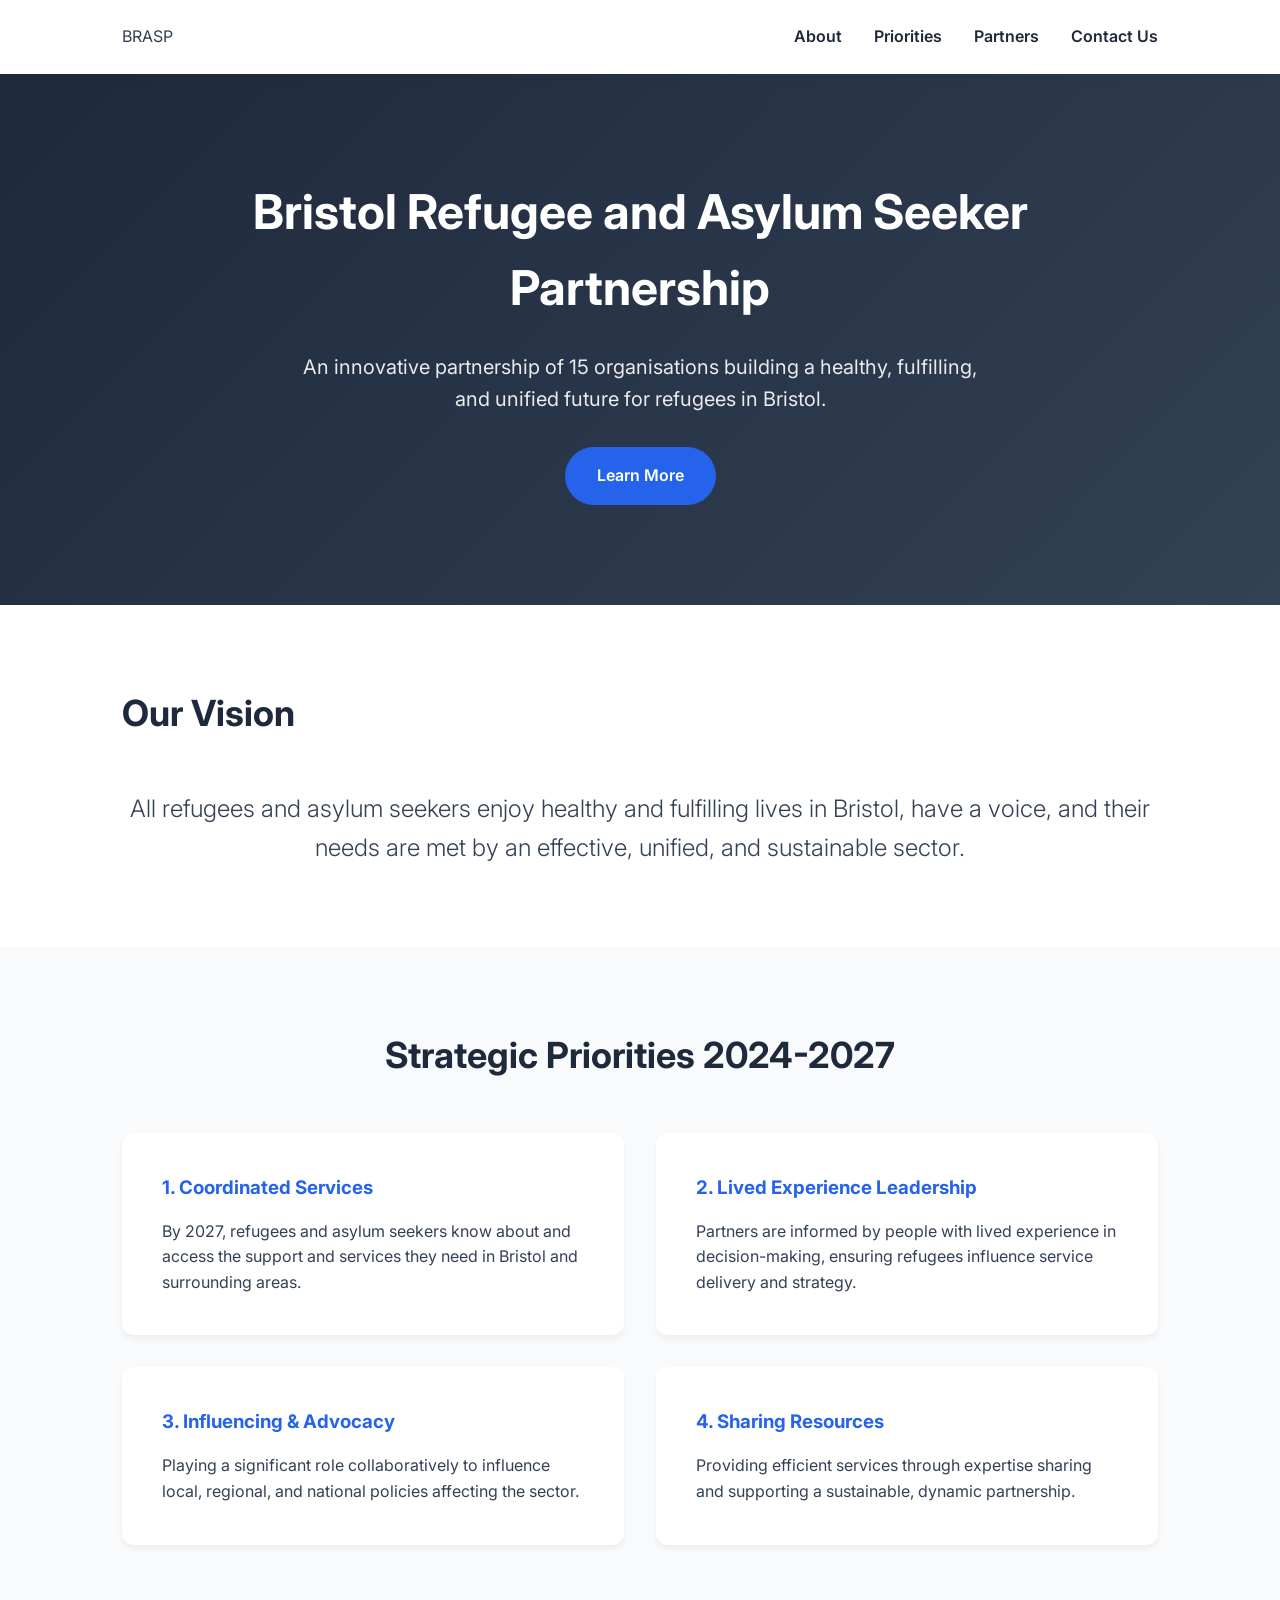
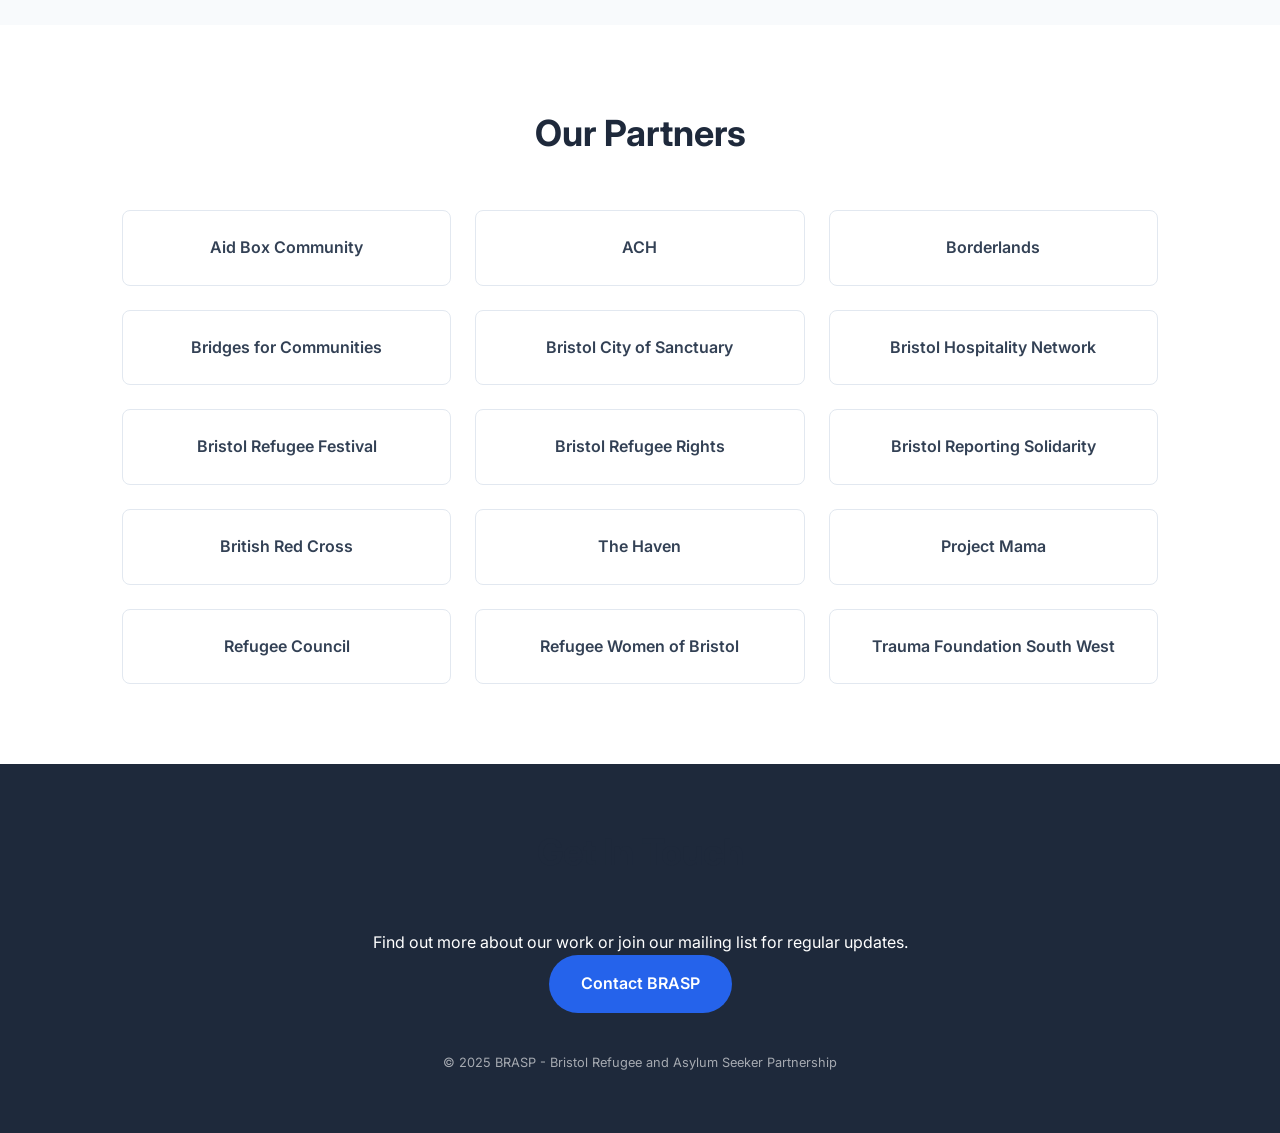
==== index.html @ 538fd042 "Add files via upload" ====
<!DOCTYPE html>
<html lang="en">
<head>
    <meta charset="UTF-8">
    <meta name="viewport" content="width=device-width, initial-scale=1.0">
    <title>BRASP | Bristol Refugee and Asylum Seeker Partnership</title>
    <link rel="stylesheet" href="style.css">
    <link rel="preconnect" href="https://fonts.googleapis.com">
    <link href="https://fonts.googleapis.com/css2?family=Inter:wght@300;400;600;700&display=swap" rel="stylesheet">
</head>
<body>

    <nav>
        <div class="container">
            <div class="logo">BRASP</div>
            <ul>
                <li><a href="#about">About</a></li>
                <li><a href="#priorities">Priorities</a></li>
                <li><a href="#partners">Partners</a></li>
                <li><a href="#contact" class="btn">Contact Us</a></li>
            </ul>
        </div>
    </nav>

    <header>
        <div class="container hero">
            <h1>Bristol Refugee and Asylum Seeker Partnership</h1>
            <p>An innovative partnership of 15 organisations building a healthy, fulfilling, and unified future for refugees in Bristol.</p>
            <a href="#about" class="btn-primary">Learn More</a>
        </div>
    </header>

    <section id="about" class="section">
        <div class="container">
            <h2>Our Vision</h2>
            <p class="lead">All refugees and asylum seekers enjoy healthy and fulfilling lives in Bristol, have a voice, and their needs are met by an effective, unified, and sustainable sector.</p>
        </div>
    </section>

    <section id="priorities" class="section bg-light">
        <div class="container">
            <h2 class="text-center">Strategic Priorities 2024-2027</h2>
            <div class="grid-2x2">
                <div class="card">
                    <h3>1. Coordinated Services</h3>
                    <p>By 2027, refugees and asylum seekers know about and access the support and services they need in Bristol and surrounding areas.</p>
                </div>
                <div class="card">
                    <h3>2. Lived Experience Leadership</h3>
                    <p>Partners are informed by people with lived experience in decision-making, ensuring refugees influence service delivery and strategy.</p>
                </div>
                <div class="card">
                    <h3>3. Influencing & Advocacy</h3>
                    <p>Playing a significant role collaboratively to influence local, regional, and national policies affecting the sector.</p>
                </div>
                <div class="card">
                    <h3>4. Sharing Resources</h3>
                    <p>Providing efficient services through expertise sharing and supporting a sustainable, dynamic partnership.</p>
                </div>
            </div>
        </div>
    </section>

    <section id="partners" class="section">
        <div class="container">
            <h2 class="text-center">Our Partners</h2>
            <div class="partner-grid">
                <div class="partner-item">Aid Box Community</div>
                <div class="partner-item">ACH</div>
                <div class="partner-item">Borderlands</div>
                <div class="partner-item">Bridges for Communities</div>
                <div class="partner-item">Bristol City of Sanctuary</div>
                <div class="partner-item">Bristol Hospitality Network</div>
                <div class="partner-item">Bristol Refugee Festival</div>
                <div class="partner-item">Bristol Refugee Rights</div>
                <div class="partner-item">Bristol Reporting Solidarity</div>
                <div class="partner-item">British Red Cross</div>
                <div class="partner-item">The Haven</div>
                <div class="partner-item">Project Mama</div>
                <div class="partner-item">Refugee Council</div>
                <div class="partner-item">Refugee Women of Bristol</div>
                <div class="partner-item">Trauma Foundation South West</div>
            </div>
        </div>
    </section>

    <footer id="contact">
        <div class="container">
            <h2>Get In Touch</h2>
            <p>Find out more about our work or join our mailing list for regular updates.</p>
            <a href="mailto:info@brasp.org.uk" class="btn-primary">Contact BRASP</a>
            <p class="copyright">&copy; 2025 BRASP - Bristol Refugee and Asylum Seeker Partnership</p>
        </div>
    </footer>

</body>
</html>
---- style.css ----
:root {
    --primary: #2563eb;
    --dark: #1e293b;
    --light: #f8fafc;
    --text: #334155;
}

* { margin: 0; padding: 0; box-sizing: border-box; }

body {
    font-family: 'Inter', sans-serif;
    line-height: 1.6;
    color: var(--text);
}

.container { max-width: 1100px; margin: auto; padding: 0 2rem; }

/* Navigation */
nav {
    background: #fff;
    padding: 1.5rem 0;
    box-shadow: 0 2px 10px rgba(0,0,0,0.05);
    position: sticky; top: 0; z-index: 100;
}
nav .container { display: flex; justify-content: space-between; align-items: center; }
nav ul { display: flex; list-style: none; }
nav ul li { margin-left: 2rem; }
nav a { text-decoration: none; color: var(--dark); font-weight: 600; }

/* Hero Section */
header {
    background: linear-gradient(135deg, #1e293b 0%, #334155 100%);
    color: white;
    padding: 100px 0;
    text-align: center;
}
.hero h1 { font-size: 3rem; margin-bottom: 1.5rem; }
.hero p { font-size: 1.25rem; max-width: 700px; margin: 0 auto 2rem; opacity: 0.9; }

/* Section Basics */
.section { padding: 80px 0; }
.bg-light { background: var(--light); }
.text-center { text-align: center; }
h2 { font-size: 2.25rem; margin-bottom: 3rem; color: var(--dark); }
.lead { font-size: 1.5rem; text-align: center; font-weight: 300; }

/* Grid for Priorities */
.grid-2x2 {
    display: grid;
    grid-template-columns: repeat(auto-fit, minmax(400px, 1fr));
    gap: 2rem;
}
.card {
    background: white;
    padding: 2.5rem;
    border-radius: 12px;
    box-shadow: 0 4px 6px rgba(0,0,0,0.05);
}
.card h3 { color: var(--primary); margin-bottom: 1rem; }

/* Partner Grid: 3 columns, 5 rows */
.partner-grid {
    display: grid;
    grid-template-columns: repeat(3, 1fr);
    gap: 1.5rem;
}
.partner-item {
    background: white;
    border: 1px solid #e2e8f0;
    padding: 1.5rem;
    text-align: center;
    border-radius: 8px;
    font-weight: 600;
    transition: transform 0.2s;
}
.partner-item:hover {
    transform: translateY(-5px);
    border-color: var(--primary);
}

/* Buttons */
.btn-primary {
    display: inline-block;
    background: var(--primary);
    color: white;
    padding: 1rem 2rem;
    border-radius: 50px;
    text-decoration: none;
    font-weight: 600;
}

footer {
    background: var(--dark);
    color: white;
    padding: 60px 0;
    text-align: center;
}
.copyright { margin-top: 40px; font-size: 0.8rem; opacity: 0.6; }

/* Responsive */
@media (max-width: 768px) {
    .partner-grid { grid-template-columns: 1fr; }
    .hero h1 { font-size: 2rem; }
    nav ul { display: none; }
}
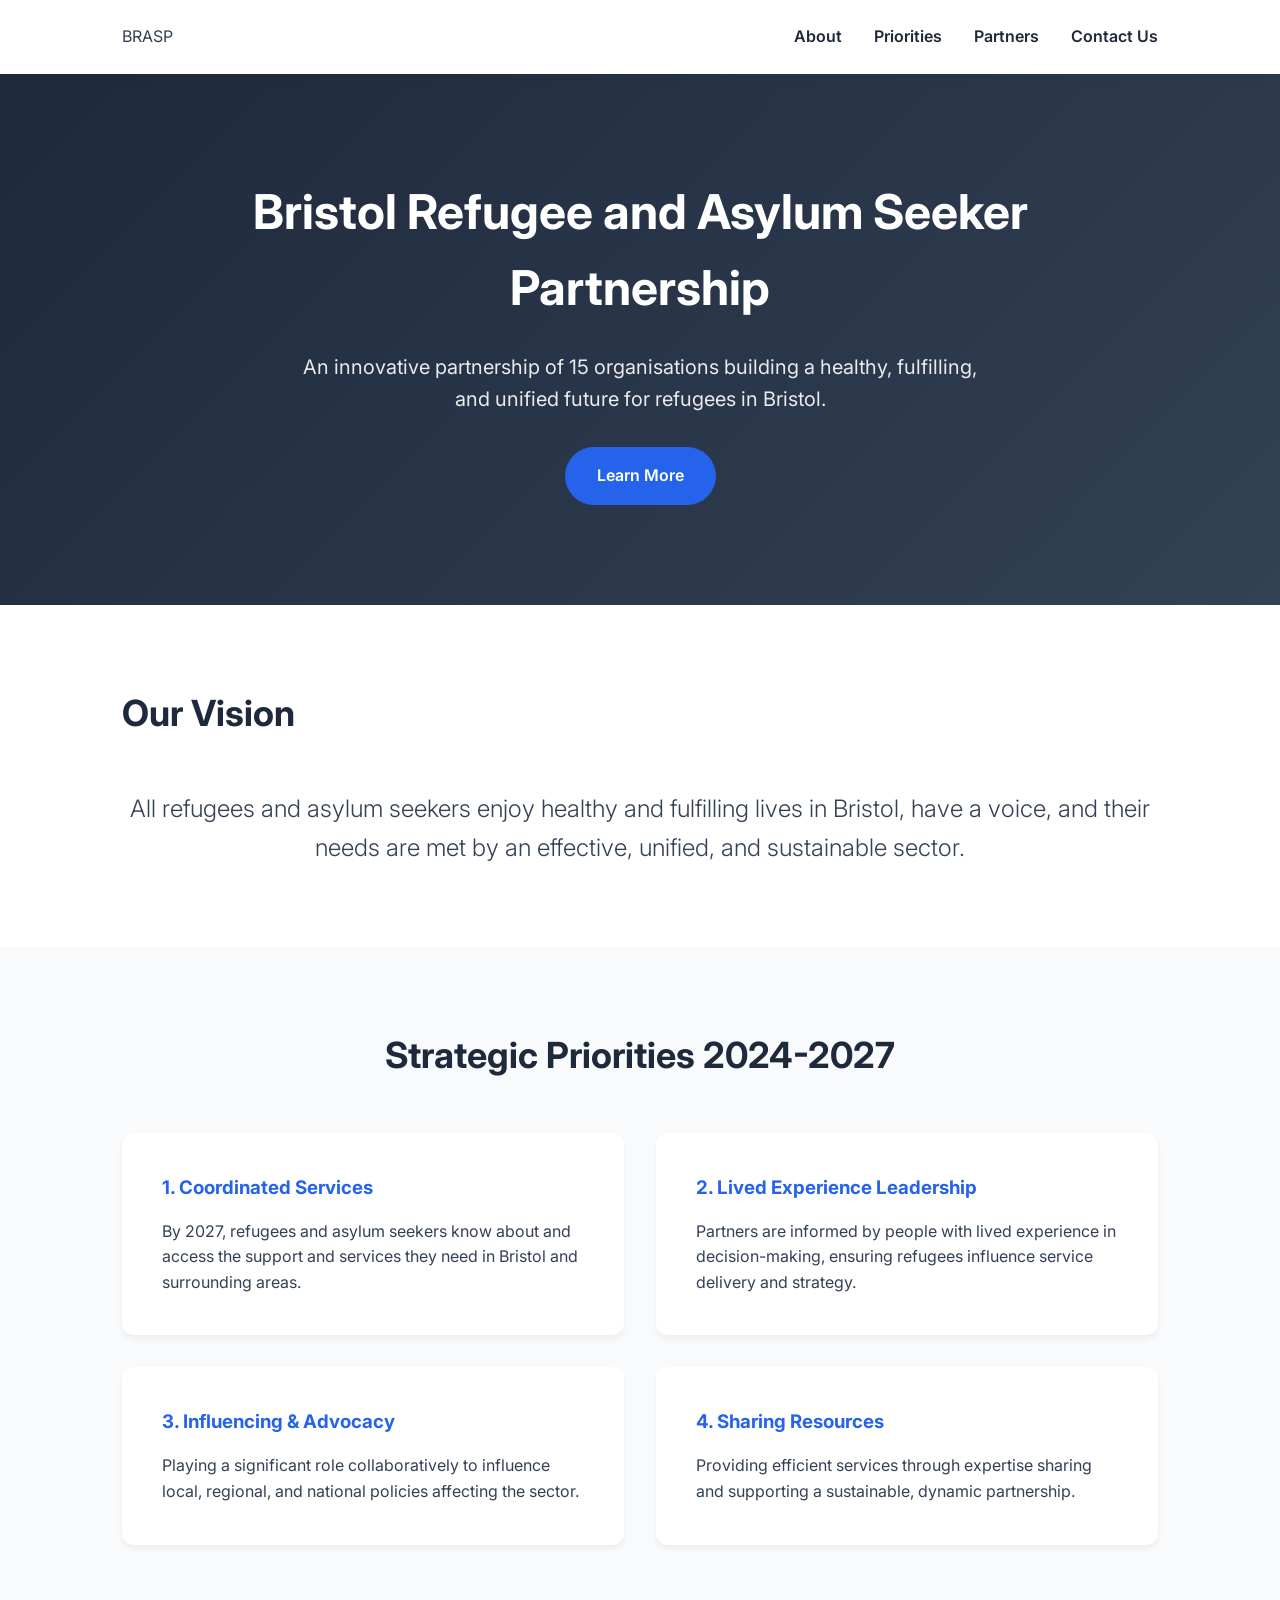
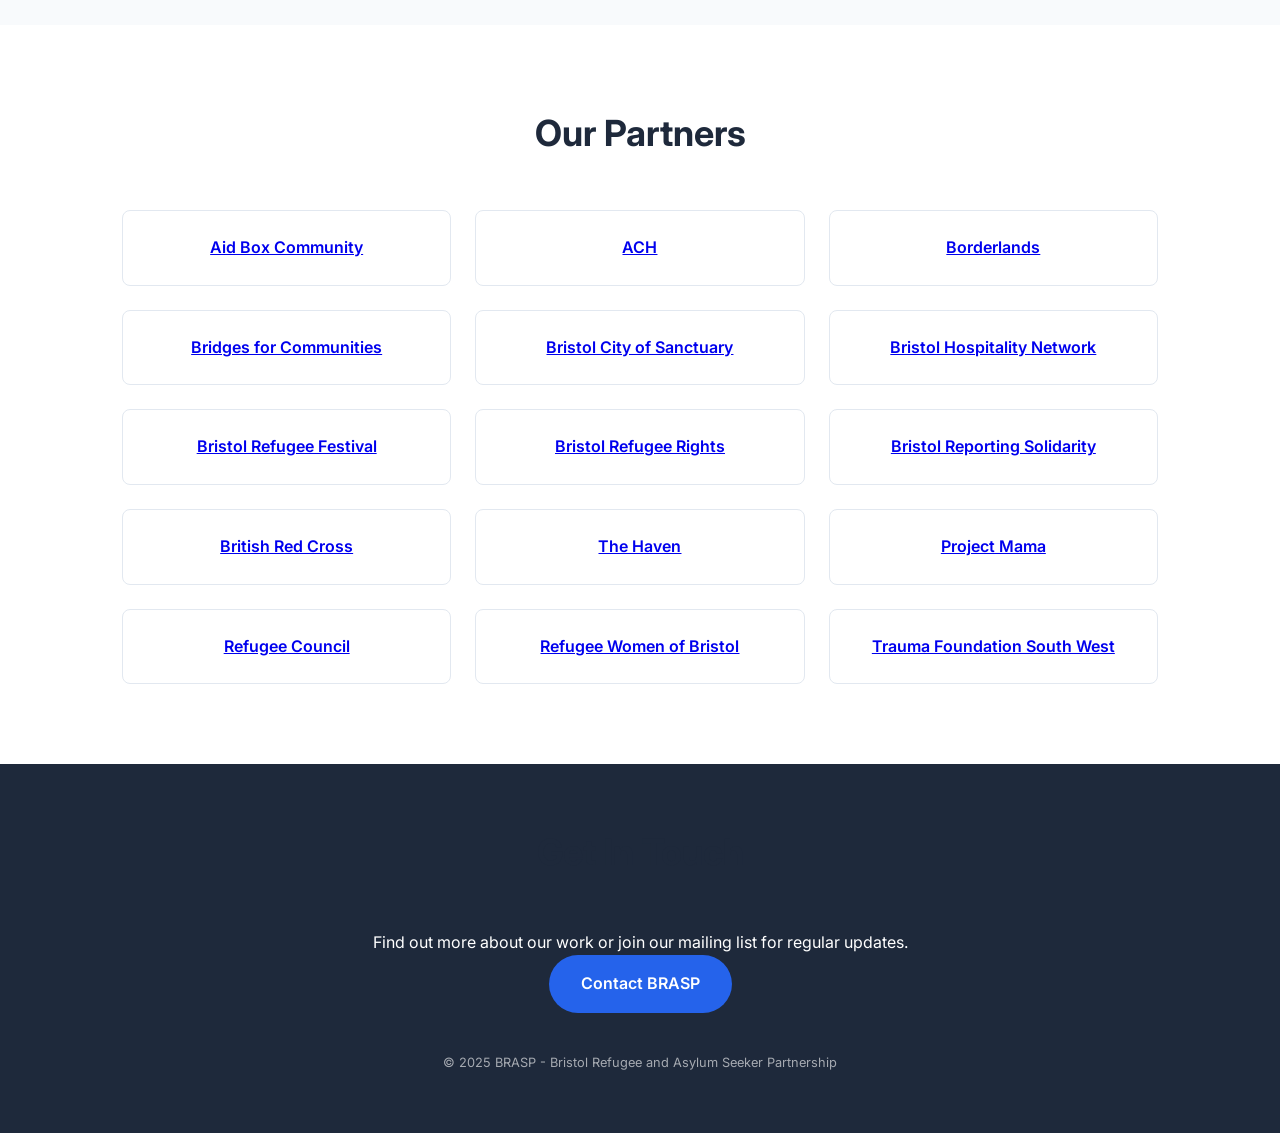
==== commit a9b01858: "Update index.html" ====
--- a/index.html
+++ b/index.html
@@ -64,23 +64,23 @@
     <section id="partners" class="section">
         <div class="container">
             <h2 class="text-center">Our Partners</h2>
-            <div class="partner-grid">
-                <div class="partner-item">Aid Box Community</div>
-                <div class="partner-item">ACH</div>
-                <div class="partner-item">Borderlands</div>
-                <div class="partner-item">Bridges for Communities</div>
-                <div class="partner-item">Bristol City of Sanctuary</div>
-                <div class="partner-item">Bristol Hospitality Network</div>
-                <div class="partner-item">Bristol Refugee Festival</div>
-                <div class="partner-item">Bristol Refugee Rights</div>
-                <div class="partner-item">Bristol Reporting Solidarity</div>
-                <div class="partner-item">British Red Cross</div>
-                <div class="partner-item">The Haven</div>
-                <div class="partner-item">Project Mama</div>
-                <div class="partner-item">Refugee Council</div>
-                <div class="partner-item">Refugee Women of Bristol</div>
-                <div class="partner-item">Trauma Foundation South West</div>
-            </div>
+          <div class="partner-grid">
+    <div class="partner-item"><a href="https://www.aidboxcommunity.co.uk">Aid Box Community</a></div>
+    <div class="partner-item"><a href="https://ach.org.uk">ACH</a></div>
+    <div class="partner-item"><a href="https://www.borderlands.org.uk">Borderlands</a></div>
+    <div class="partner-item"><a href="https://www.bridgesforcommunities.com">Bridges for Communities</a></div>
+    <div class="partner-item"><a href="https://bristol.cityofsanctuary.org">Bristol City of Sanctuary</a></div>
+    <div class="partner-item"><a href="https://www.bhn.org.uk">Bristol Hospitality Network</a></div>
+    <div class="partner-item"><a href="https://www.bristolrefugeefestival.org">Bristol Refugee Festival</a></div>
+    <div class="partner-item"><a href="https://www.bristolrefugeerights.org">Bristol Refugee Rights</a></div>
+    <div class="partner-item"><a href="https://bristolreporting.org">Bristol Reporting Solidarity</a></div>
+    <div class="partner-item"><a href="https://www.redcross.org.uk">British Red Cross</a></div>
+    <div class="partner-item"><a href="https://www.thehavenbristol.co.uk">The Haven</a></div>
+    <div class="partner-item"><a href="https://www.projectmama.org">Project Mama</a></div>
+    <div class="partner-item"><a href="https://www.refugeecouncil.org.uk">Refugee Council</a></div>
+    <div class="partner-item"><a href="https://www.refugeewomenofbristol.org.uk">Refugee Women of Bristol</a></div>
+    <div class="partner-item"><a href="https://tfsw.co.uk">Trauma Foundation South West</a></div>
+</div>
         </div>
     </section>
 
@@ -94,4 +94,5 @@
     </footer>
 
 </body>
-</html>+
+</html>
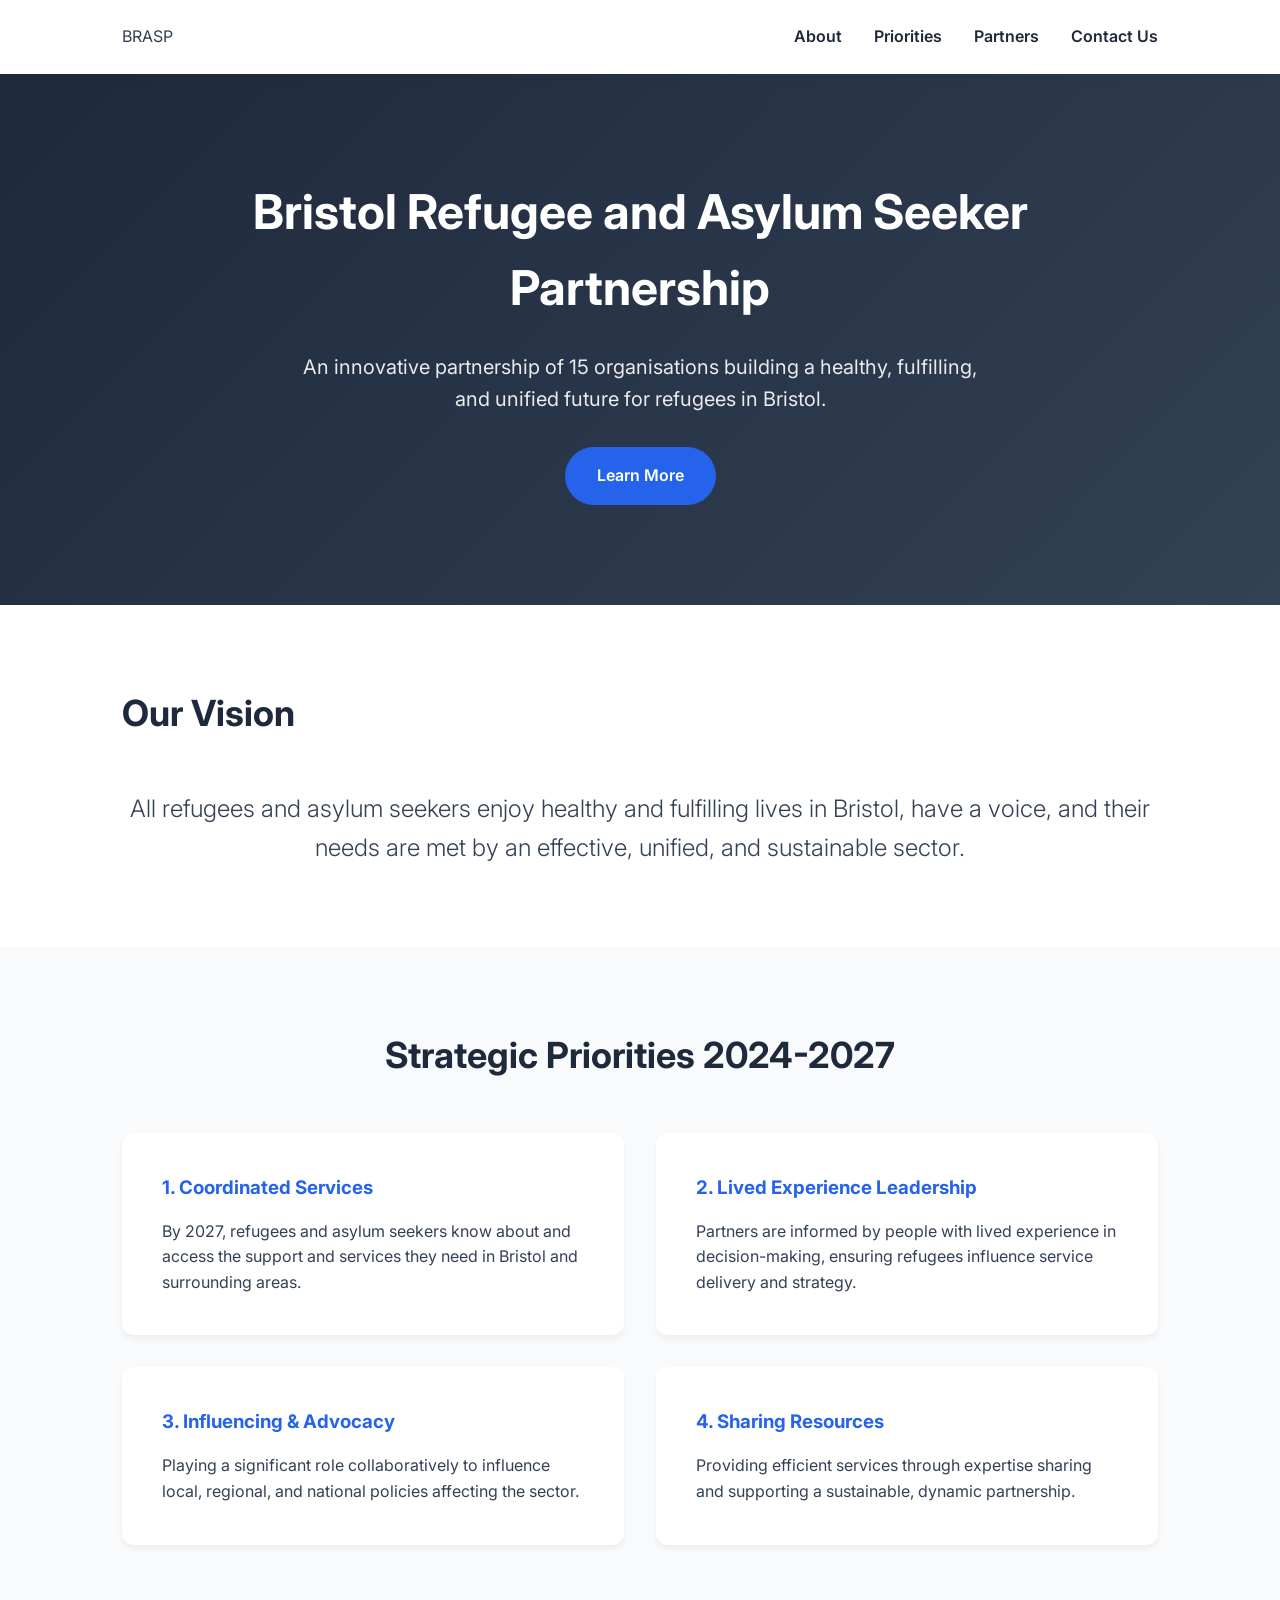
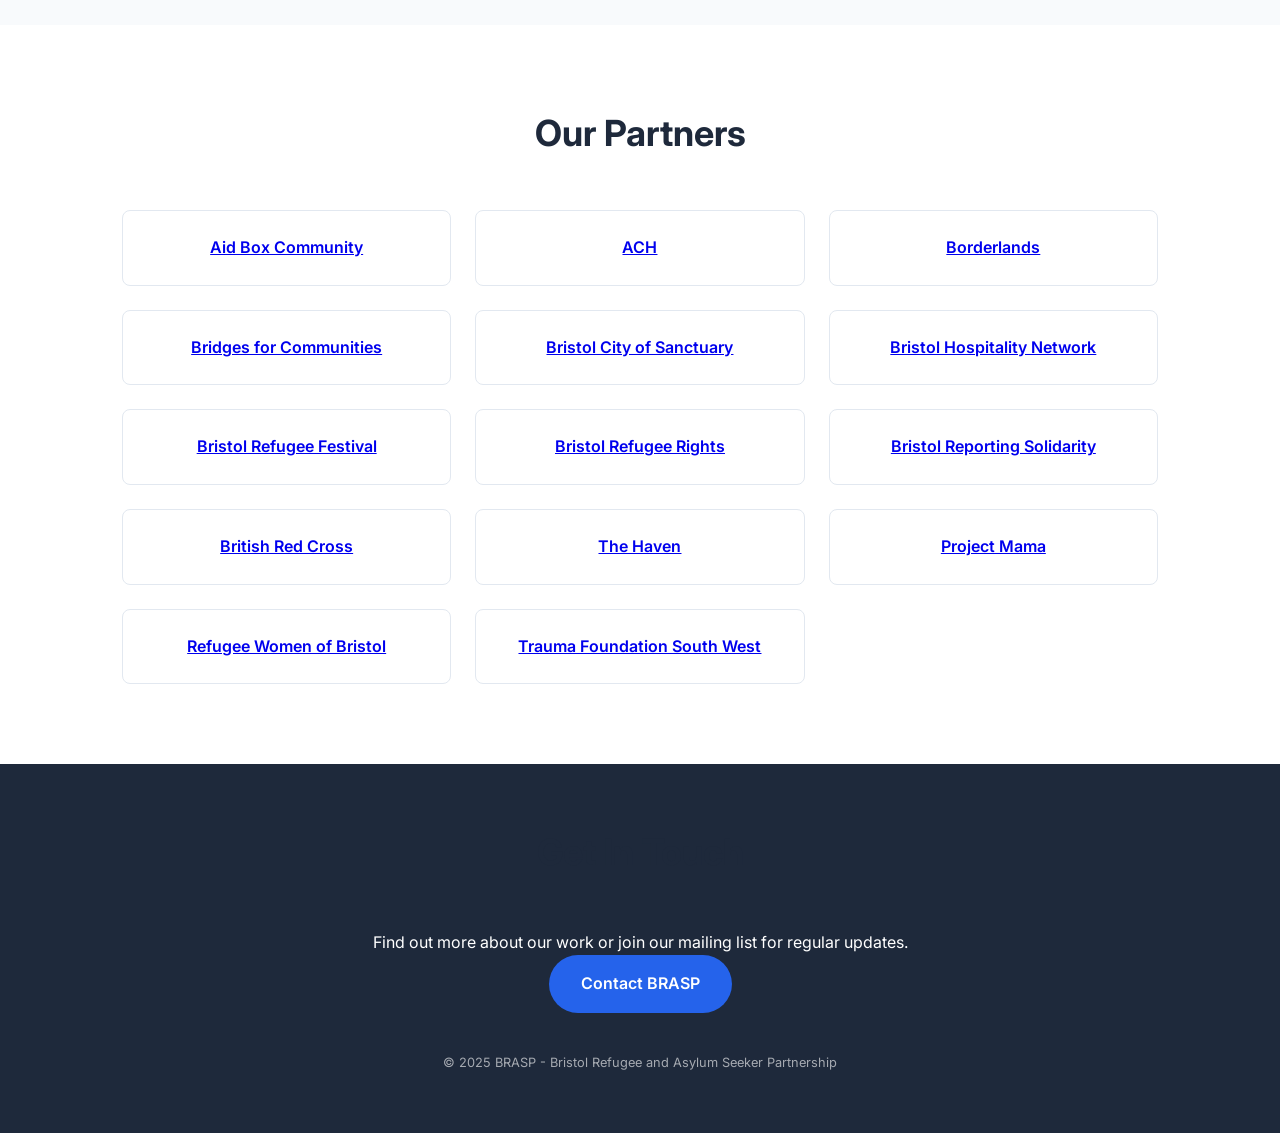
==== commit 0edc531a: "Update index.html" ====
--- a/index.html
+++ b/index.html
@@ -67,17 +67,16 @@
           <div class="partner-grid">
     <div class="partner-item"><a href="https://www.aidboxcommunity.co.uk">Aid Box Community</a></div>
     <div class="partner-item"><a href="https://ach.org.uk">ACH</a></div>
-    <div class="partner-item"><a href="https://www.borderlands.org.uk">Borderlands</a></div>
+    <div class="partner-item"><a href="https://www.borderlands.uk.com/">Borderlands</a></div>
     <div class="partner-item"><a href="https://www.bridgesforcommunities.com">Bridges for Communities</a></div>
     <div class="partner-item"><a href="https://bristol.cityofsanctuary.org">Bristol City of Sanctuary</a></div>
     <div class="partner-item"><a href="https://www.bhn.org.uk">Bristol Hospitality Network</a></div>
     <div class="partner-item"><a href="https://www.bristolrefugeefestival.org">Bristol Refugee Festival</a></div>
     <div class="partner-item"><a href="https://www.bristolrefugeerights.org">Bristol Refugee Rights</a></div>
-    <div class="partner-item"><a href="https://bristolreporting.org">Bristol Reporting Solidarity</a></div>
+    <div class="partner-item"><a href="https://www.kompasi.org/organizations/084f9ff3-aa08-464d-bb58-ec6291f018f6/">Bristol Reporting Solidarity</a></div>
     <div class="partner-item"><a href="https://www.redcross.org.uk">British Red Cross</a></div>
-    <div class="partner-item"><a href="https://www.thehavenbristol.co.uk">The Haven</a></div>
+    <div class="partner-item"><a href="https://sirona-cic.org.uk/nhsservices/services/the-haven/">The Haven</a></div>
     <div class="partner-item"><a href="https://www.projectmama.org">Project Mama</a></div>
-    <div class="partner-item"><a href="https://www.refugeecouncil.org.uk">Refugee Council</a></div>
     <div class="partner-item"><a href="https://www.refugeewomenofbristol.org.uk">Refugee Women of Bristol</a></div>
     <div class="partner-item"><a href="https://tfsw.co.uk">Trauma Foundation South West</a></div>
 </div>
@@ -96,3 +95,5 @@
 </body>
 
 </html>
+
+
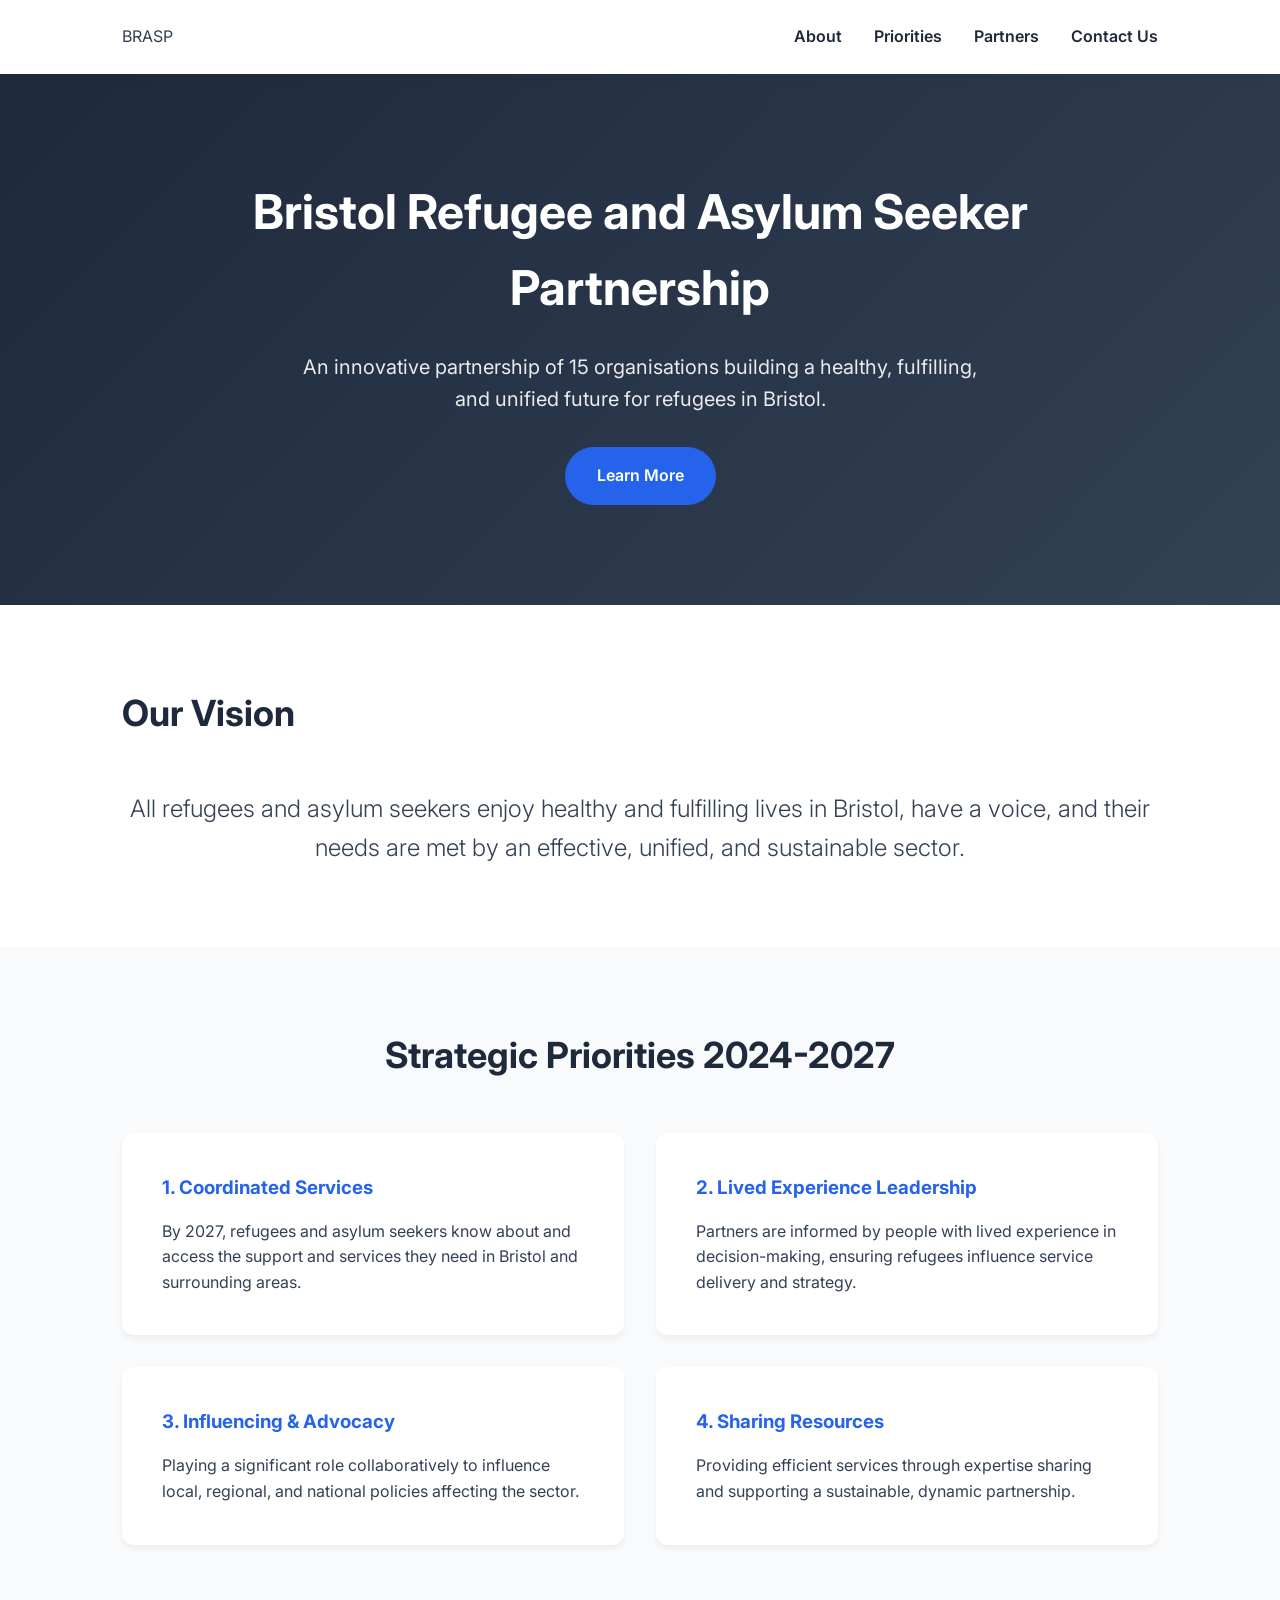
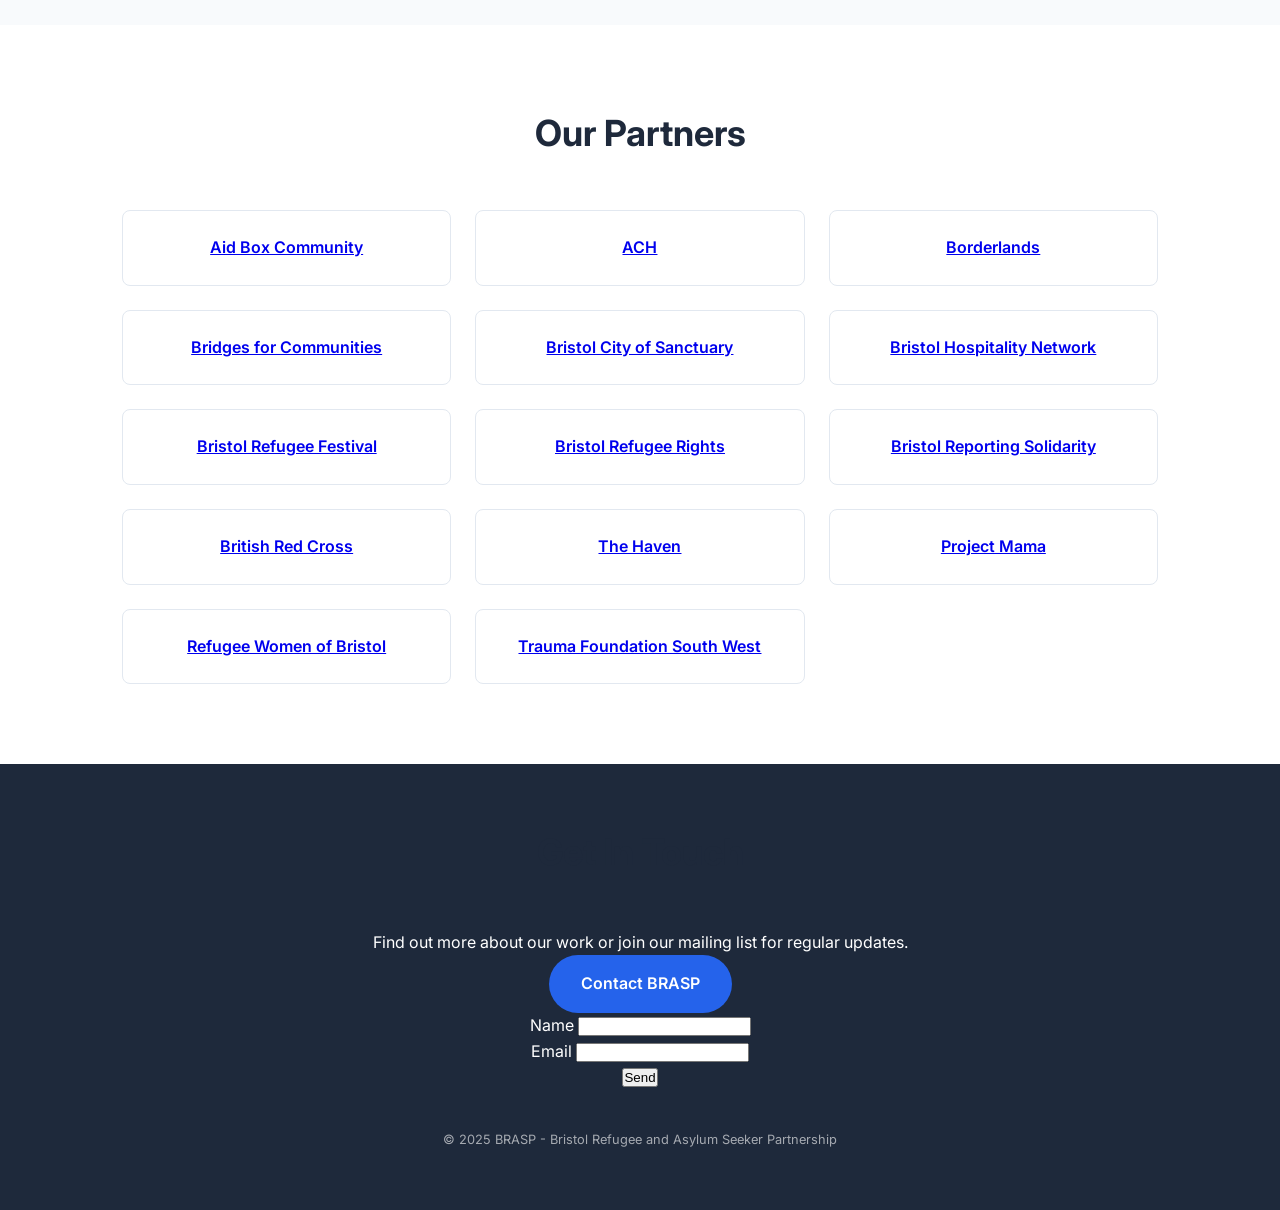
==== commit 12a5138e: "Update index.html" ====
--- a/index.html
+++ b/index.html
@@ -88,6 +88,17 @@
             <h2>Get In Touch</h2>
             <p>Find out more about our work or join our mailing list for regular updates.</p>
             <a href="mailto:info@brasp.org.uk" class="btn-primary">Contact BRASP</a>
+            <form name="contact" netlify>
+  <p>
+    <label>Name <input type="text" name="name" /></label>
+  </p>
+  <p>
+    <label>Email <input type="email" name="email" /></label>
+  </p>
+  <p>
+    <button type="submit">Send</button>
+  </p>
+</form>
             <p class="copyright">&copy; 2025 BRASP - Bristol Refugee and Asylum Seeker Partnership</p>
         </div>
     </footer>
